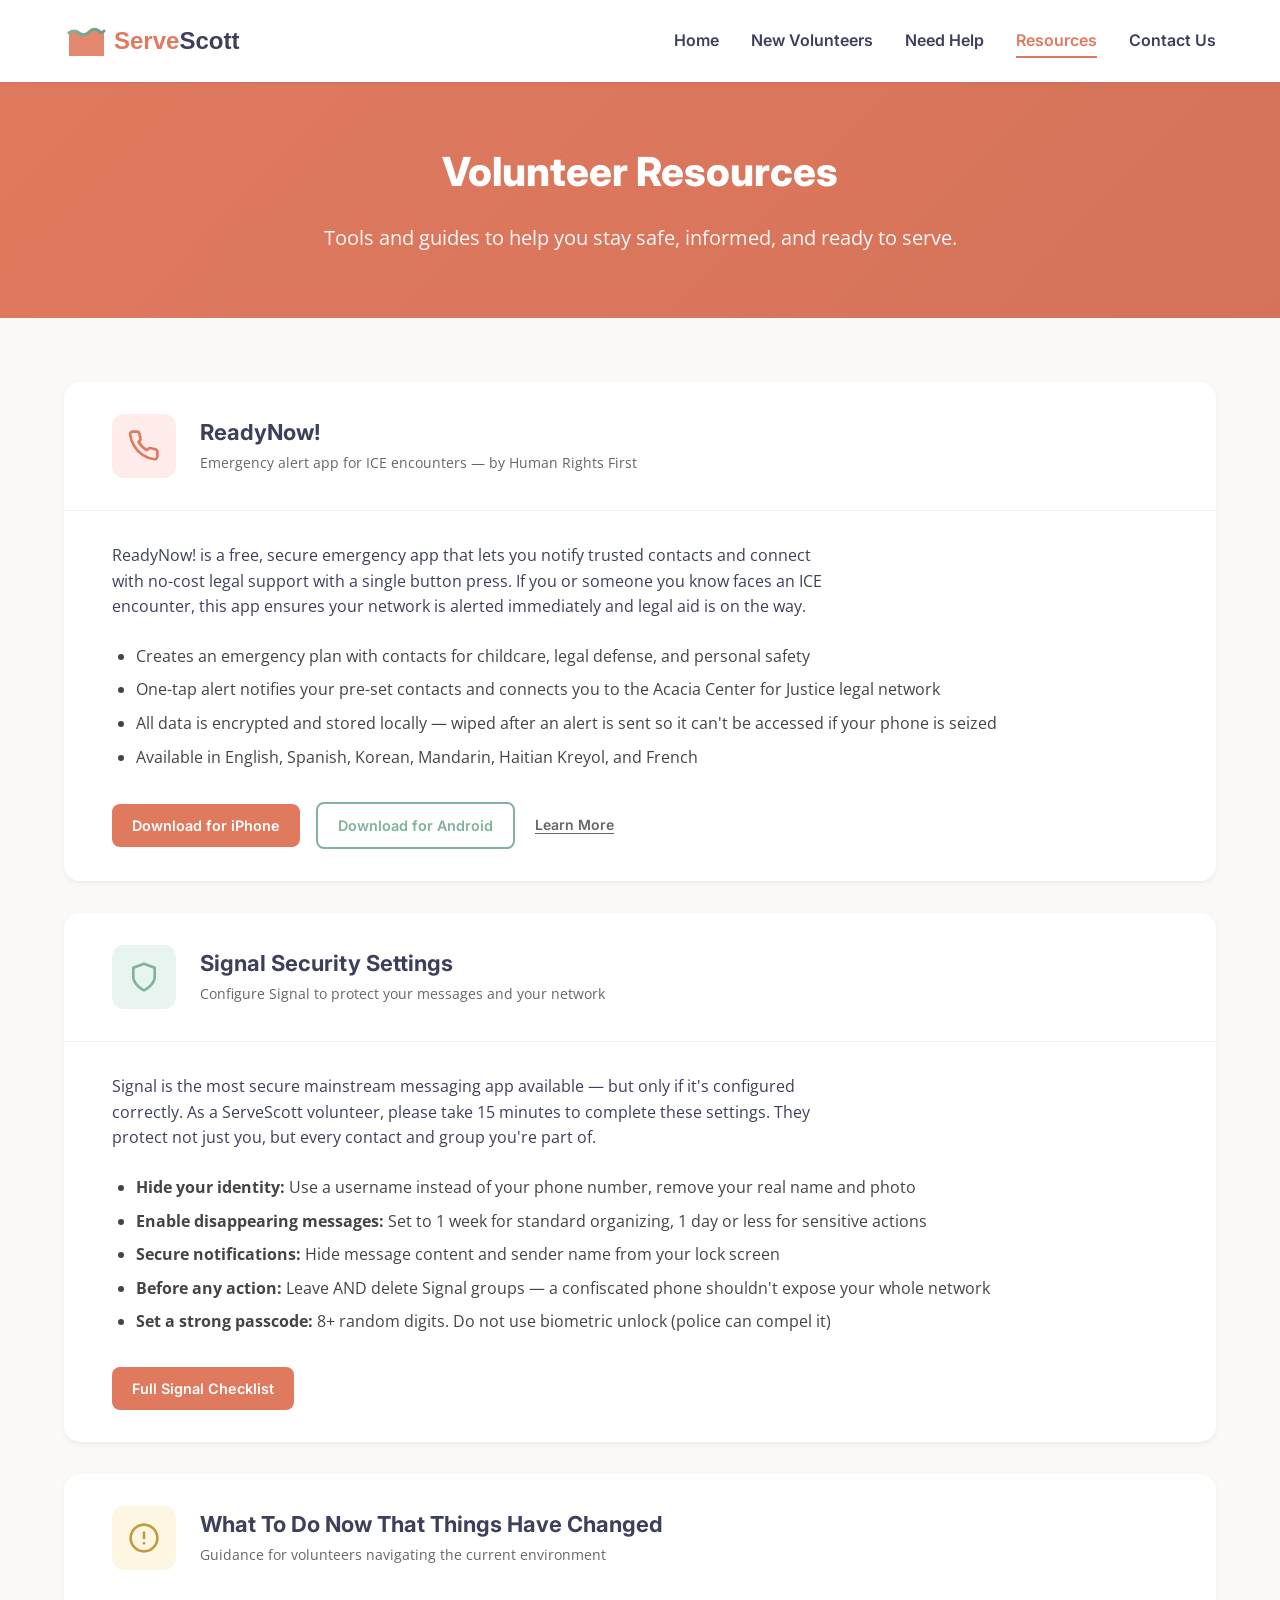
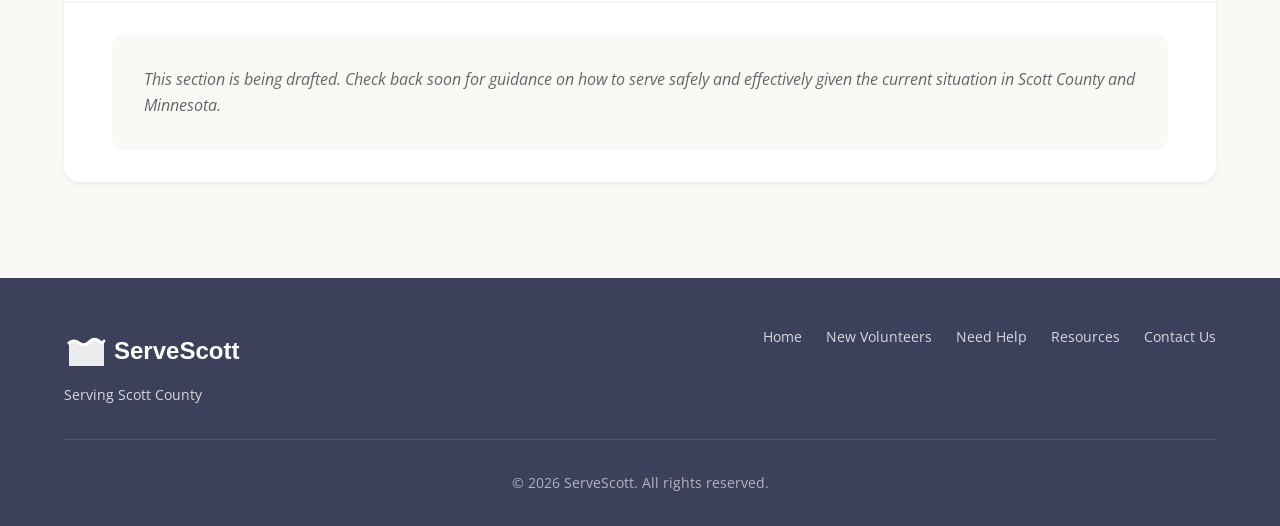
==== resources/volunteers/index.html @ ddc14cf1 "Add resources section with volunteer resource page - Add /resources/ hub with three coming-soon card" ====
<!DOCTYPE html>
<html lang="en">
<head>
    <meta charset="UTF-8">
    <meta name="viewport" content="width=device-width, initial-scale=1.0">
    <title>Volunteer Resources - ServeScott Co</title>
    <meta name="description" content="Tools and guides to help ServeScott volunteers stay safe, informed, and effective in Scott County.">
    <link rel="preconnect" href="https://fonts.googleapis.com">
    <link rel="preconnect" href="https://fonts.gstatic.com" crossorigin>
    <link href="https://fonts.googleapis.com/css2?family=Inter:wght@400;500;600;700;800&family=Open+Sans:wght@400;500;600&display=swap" rel="stylesheet">
    <link rel="stylesheet" href="/css/styles.css">
    <link rel="icon" type="image/svg+xml" href="/assets/images/favicon.svg">
</head>
<body>
    <header class="site-header">
        <nav class="nav-container">
            <a href="/" class="logo"><img src="/assets/images/logo.svg" alt="ServeScott" height="36"></a>
            <button class="mobile-nav-toggle" aria-label="Toggle navigation" aria-expanded="false">
                <span class="hamburger"></span>
            </button>
            <ul class="nav-links">
                <li><a href="/">Home</a></li>
                <li><a href="https://cryptpad.fr/form/#/2/form/view/6cD4ACO6AdV3cMRafqqq-MDCfJM5plnMd4+PCvYcX2s/" target="_blank" rel="noopener noreferrer">New Volunteers</a></li>
                <li><a href="https://cryptpad.fr/form/#/2/form/view/ME1orTccafh254VZxvYwerDMf2q-aNvELEummKaxsSk/" target="_blank" rel="noopener noreferrer">Need Help</a></li>
                <li><a href="/resources/" class="active">Resources</a></li>
                <li><a href="https://cryptpad.fr/form/#/2/form/view/qfx1nfi+yakptS0dW0QgXnL38wYCFHf++ZLTJyaIXXQ/" target="_blank" rel="noopener noreferrer">Contact Us</a></li>
            </ul>
        </nav>
    </header>

    <main>
        <section class="hero">
            <div class="hero-content">
                <h1>Volunteer Resources</h1>
                <p>Tools and guides to help you stay safe, informed, and ready to serve.</p>
            </div>
        </section>

        <section class="resource-list-section">
            <div class="container">

                <!-- ReadyNow -->
                <div class="resource-block">
                    <div class="resource-block-header">
                        <div class="resource-block-icon resource-icon-primary">
                            <svg xmlns="http://www.w3.org/2000/svg" width="32" height="32" viewBox="0 0 24 24" fill="none" stroke="currentColor" stroke-width="2" stroke-linecap="round" stroke-linejoin="round">
                                <path d="M22 16.92v3a2 2 0 0 1-2.18 2 19.79 19.79 0 0 1-8.63-3.07A19.5 19.5 0 0 1 4.69 12 19.79 19.79 0 0 1 1.61 3.41 2 2 0 0 1 3.6 1.22h3a2 2 0 0 1 2 1.72c.127.96.361 1.903.7 2.81a2 2 0 0 1-.45 2.11L7.91 8.82a16 16 0 0 0 6.29 6.29l.97-.97a2 2 0 0 1 2.11-.45c.907.339 1.85.573 2.81.7A2 2 0 0 1 22 16.92z"></path>
                            </svg>
                        </div>
                        <div>
                            <h2>ReadyNow!</h2>
                            <p class="resource-block-subtitle">Emergency alert app for ICE encounters — by Human Rights First</p>
                        </div>
                    </div>
                    <div class="resource-block-body">
                        <p>ReadyNow! is a free, secure emergency app that lets you notify trusted contacts and connect with no-cost legal support with a single button press. If you or someone you know faces an ICE encounter, this app ensures your network is alerted immediately and legal aid is on the way.</p>
                        <ul class="resource-list">
                            <li>Creates an emergency plan with contacts for childcare, legal defense, and personal safety</li>
                            <li>One-tap alert notifies your pre-set contacts and connects you to the Acacia Center for Justice legal network</li>
                            <li>All data is encrypted and stored locally — wiped after an alert is sent so it can't be accessed if your phone is seized</li>
                            <li>Available in English, Spanish, Korean, Mandarin, Haitian Kreyol, and French</li>
                        </ul>
                        <div class="resource-block-actions">
                            <a href="https://apps.apple.com/us/app/readynow/id6744073026" target="_blank" rel="noopener noreferrer" class="btn btn-primary">Download for iPhone</a>
                            <a href="https://play.google.com/store/search?q=ReadyNow!&c=apps" target="_blank" rel="noopener noreferrer" class="btn btn-secondary-outline">Download for Android</a>
                            <a href="https://readynowapp.org/" target="_blank" rel="noopener noreferrer" class="btn btn-ghost-sm">Learn More</a>
                        </div>
                    </div>
                </div>

                <!-- Signal Settings -->
                <div class="resource-block">
                    <div class="resource-block-header">
                        <div class="resource-block-icon resource-icon-secondary">
                            <svg xmlns="http://www.w3.org/2000/svg" width="32" height="32" viewBox="0 0 24 24" fill="none" stroke="currentColor" stroke-width="2" stroke-linecap="round" stroke-linejoin="round">
                                <path d="M12 22s8-4 8-10V5l-8-3-8 3v7c0 6 8 10 8 10z"></path>
                            </svg>
                        </div>
                        <div>
                            <h2>Signal Security Settings</h2>
                            <p class="resource-block-subtitle">Configure Signal to protect your messages and your network</p>
                        </div>
                    </div>
                    <div class="resource-block-body">
                        <p>Signal is the most secure mainstream messaging app available — but only if it's configured correctly. As a ServeScott volunteer, please take 15 minutes to complete these settings. They protect not just you, but every contact and group you're part of.</p>
                        <ul class="resource-list">
                            <li><strong>Hide your identity:</strong> Use a username instead of your phone number, remove your real name and photo</li>
                            <li><strong>Enable disappearing messages:</strong> Set to 1 week for standard organizing, 1 day or less for sensitive actions</li>
                            <li><strong>Secure notifications:</strong> Hide message content and sender name from your lock screen</li>
                            <li><strong>Before any action:</strong> Leave AND delete Signal groups — a confiscated phone shouldn't expose your whole network</li>
                            <li><strong>Set a strong passcode:</strong> 8+ random digits. Do not use biometric unlock (police can compel it)</li>
                        </ul>
                        <div class="resource-block-actions">
                            <a href="https://activistchecklist.org/signal/" target="_blank" rel="noopener noreferrer" class="btn btn-primary">Full Signal Checklist</a>
                        </div>
                    </div>
                </div>

                <!-- What To Do Now -->
                <div class="resource-block">
                    <div class="resource-block-header">
                        <div class="resource-block-icon resource-icon-accent">
                            <svg xmlns="http://www.w3.org/2000/svg" width="32" height="32" viewBox="0 0 24 24" fill="none" stroke="currentColor" stroke-width="2" stroke-linecap="round" stroke-linejoin="round">
                                <circle cx="12" cy="12" r="10"></circle>
                                <line x1="12" y1="8" x2="12" y2="12"></line>
                                <line x1="12" y1="16" x2="12.01" y2="16"></line>
                            </svg>
                        </div>
                        <div>
                            <h2>What To Do Now That Things Have Changed</h2>
                            <p class="resource-block-subtitle">Guidance for volunteers navigating the current environment</p>
                        </div>
                    </div>
                    <div class="resource-block-body">
                        <div class="resource-coming-soon">
                            <p>This section is being drafted. Check back soon for guidance on how to serve safely and effectively given the current situation in Scott County and Minnesota.</p>
                        </div>
                    </div>
                </div>

            </div>
        </section>
    </main>

    <footer class="site-footer">
        <div class="container">
            <div class="footer-content">
                <div class="footer-brand">
                    <img src="/assets/images/logo.svg" alt="ServeScott" height="28" class="footer-logo">
                    <p>Serving Scott County</p>
                </div>
                <nav class="footer-nav">
                    <a href="/">Home</a>
                    <a href="https://cryptpad.fr/form/#/2/form/view/6cD4ACO6AdV3cMRafqqq-MDCfJM5plnMd4+PCvYcX2s/" target="_blank" rel="noopener noreferrer">New Volunteers</a>
                    <a href="https://cryptpad.fr/form/#/2/form/view/ME1orTccafh254VZxvYwerDMf2q-aNvELEummKaxsSk/" target="_blank" rel="noopener noreferrer">Need Help</a>
                    <a href="/resources/">Resources</a>
                    <a href="https://cryptpad.fr/form/#/2/form/view/qfx1nfi+yakptS0dW0QgXnL38wYCFHf++ZLTJyaIXXQ/" target="_blank" rel="noopener noreferrer">Contact Us</a>
                </nav>
            </div>
            <div class="footer-bottom">
                <p>&copy; 2026 ServeScott. All rights reserved.</p>
            </div>
        </div>
    </footer>

    <script src="/js/main.js"></script>
</body>
</html>
---- css/styles.css ----
/* =============================================
   ServeScottCo - Main Stylesheet
   Design: Warm & Welcoming
   ============================================= */

/* ----- CSS Variables ----- */
:root {
    --color-primary: #E07A5F;
    --color-primary-dark: #c96a51;
    --color-secondary: #81B29A;
    --color-secondary-dark: #6a9a82;
    --color-accent: #F2CC8F;
    --color-neutral-light: #FAF9F6;
    --color-neutral-dark: #3D405B;
    --color-white: #ffffff;

    --font-heading: 'Inter', sans-serif;
    --font-body: 'Open Sans', sans-serif;

    --spacing-xs: 0.5rem;
    --spacing-sm: 1rem;
    --spacing-md: 1.5rem;
    --spacing-lg: 2rem;
    --spacing-xl: 3rem;
    --spacing-xxl: 4rem;

    --radius-sm: 8px;
    --radius-md: 12px;
    --radius-lg: 16px;
    --radius-full: 9999px;

    --shadow-sm: 0 2px 4px rgba(61, 64, 91, 0.08);
    --shadow-md: 0 4px 12px rgba(61, 64, 91, 0.12);
    --shadow-lg: 0 8px 24px rgba(61, 64, 91, 0.16);

    --transition-fast: 150ms ease;
    --transition-normal: 250ms ease;
}

/* ----- Reset & Base ----- */
*,
*::before,
*::after {
    box-sizing: border-box;
    margin: 0;
    padding: 0;
}

html {
    scroll-behavior: smooth;
}

body {
    font-family: var(--font-body);
    font-size: 1rem;
    line-height: 1.6;
    color: var(--color-neutral-dark);
    background-color: var(--color-neutral-light);
}

h1, h2, h3, h4, h5, h6 {
    font-family: var(--font-heading);
    font-weight: 700;
    line-height: 1.3;
    color: var(--color-neutral-dark);
}

h1 {
    font-size: 2.5rem;
    font-weight: 800;
}

h2 {
    font-size: 1.75rem;
}

a {
    color: var(--color-primary);
    text-decoration: none;
    transition: color var(--transition-fast);
}

a:hover {
    color: var(--color-primary-dark);
}

img {
    max-width: 100%;
    height: auto;
}

/* ----- Layout ----- */
.container {
    width: 100%;
    max-width: 1200px;
    margin: 0 auto;
    padding: 0 var(--spacing-md);
}

/* ----- Header & Navigation ----- */
.site-header {
    background-color: var(--color-white);
    box-shadow: var(--shadow-sm);
    position: sticky;
    top: 0;
    z-index: 100;
}

.nav-container {
    display: flex;
    justify-content: space-between;
    align-items: center;
    max-width: 1200px;
    margin: 0 auto;
    padding: var(--spacing-sm) var(--spacing-md);
}

.logo {
    font-family: var(--font-heading);
    font-size: 1.25rem;
    font-weight: 800;
    color: var(--color-primary);
}

.logo:hover {
    opacity: 0.9;
}

.logo img {
    display: block;
}

.nav-links {
    display: flex;
    list-style: none;
    gap: var(--spacing-lg);
}

.nav-links a {
    font-family: var(--font-heading);
    font-weight: 600;
    color: var(--color-neutral-dark);
    padding: var(--spacing-xs) 0;
    position: relative;
}

.nav-links a::after {
    content: '';
    position: absolute;
    bottom: 0;
    left: 0;
    width: 0;
    height: 2px;
    background-color: var(--color-primary);
    transition: width var(--transition-normal);
}

.nav-links a:hover::after,
.nav-links a.active::after {
    width: 100%;
}

.nav-links a.active {
    color: var(--color-primary);
}

/* Mobile Navigation */
.mobile-nav-toggle {
    display: none;
    background: none;
    border: none;
    cursor: pointer;
    padding: var(--spacing-xs);
}

.hamburger {
    display: block;
    width: 24px;
    height: 2px;
    background-color: var(--color-neutral-dark);
    position: relative;
    transition: background-color var(--transition-fast);
}

.hamburger::before,
.hamburger::after {
    content: '';
    position: absolute;
    width: 24px;
    height: 2px;
    background-color: var(--color-neutral-dark);
    transition: transform var(--transition-normal);
}

.hamburger::before {
    top: -7px;
}

.hamburger::after {
    bottom: -7px;
}

/* ----- Hero Section ----- */
.hero {
    background: linear-gradient(135deg, var(--color-primary) 0%, #d4735a 100%);
    color: var(--color-white);
    padding: var(--spacing-xxl) var(--spacing-md);
    text-align: center;
}

.hero-content {
    max-width: 700px;
    margin: 0 auto;
}

.hero h1 {
    color: var(--color-white);
    margin-bottom: var(--spacing-md);
}

.hero p {
    font-size: 1.25rem;
    opacity: 0.95;
}

/* ----- Three Choices Section ----- */
.choices-section {
    padding: var(--spacing-xxl) var(--spacing-md);
}

.choices-grid {
    display: grid;
    grid-template-columns: repeat(3, 1fr);
    gap: var(--spacing-lg);
}

.choice-card {
    display: flex;
    flex-direction: column;
    align-items: center;
    text-align: center;
    background-color: var(--color-white);
    padding: var(--spacing-xl) var(--spacing-lg);
    border-radius: var(--radius-lg);
    box-shadow: var(--shadow-sm);
    transition: all var(--transition-normal);
    text-decoration: none;
    color: inherit;
    border-bottom: 4px solid transparent;
}

.choice-card:hover {
    transform: translateY(-6px);
    box-shadow: var(--shadow-lg);
    color: inherit;
}

.choice-volunteer {
    border-bottom-color: var(--color-primary);
}

.choice-volunteer:hover {
    border-bottom-color: var(--color-primary-dark);
}

.choice-help {
    border-bottom-color: var(--color-secondary);
}

.choice-help:hover {
    border-bottom-color: var(--color-secondary-dark);
}

.choice-opportunities {
    border-bottom-color: var(--color-accent);
}

.choice-icon {
    width: 96px;
    height: 96px;
    border-radius: var(--radius-full);
    display: flex;
    align-items: center;
    justify-content: center;
    margin-bottom: var(--spacing-lg);
}

.choice-volunteer .choice-icon {
    background-color: #fdecea;
    color: var(--color-primary);
}

.choice-help .choice-icon {
    background-color: #e8f4ef;
    color: var(--color-secondary);
}

.choice-opportunities .choice-icon {
    background-color: #fdf6e3;
    color: #c49b3c;
}

.choice-card h2 {
    margin-bottom: var(--spacing-sm);
    font-size: 1.5rem;
}

.choice-card p {
    color: #666;
    margin-bottom: var(--spacing-lg);
    flex-grow: 1;
}

.choice-cta {
    font-family: var(--font-heading);
    font-weight: 600;
    font-size: 1rem;
    color: var(--color-primary);
    margin-top: auto;
}

.choice-help .choice-cta {
    color: var(--color-secondary);
}

.choice-opportunities .choice-cta {
    color: #c49b3c;
}

.choice-card:hover .choice-cta {
    text-decoration: underline;
}

/* ----- Coming Soon Cards ----- */
.coming-soon-card {
    position: relative;
    opacity: 0.75;
    cursor: default;
    pointer-events: none;
}

.coming-soon-badge {
    position: absolute;
    top: var(--spacing-sm);
    right: var(--spacing-sm);
    background-color: var(--color-neutral-dark);
    color: var(--color-white);
    font-family: var(--font-heading);
    font-size: 0.7rem;
    font-weight: 700;
    letter-spacing: 0.05em;
    text-transform: uppercase;
    padding: 3px 10px;
    border-radius: var(--radius-full);
}

.coming-soon-badge-accent {
    background-color: #c49b3c;
}

.choice-cta-green {
    color: var(--color-secondary);
}

.choice-cta-accent {
    color: #c49b3c;
}

/* ----- Volunteer Resource List ----- */
.resource-list-section {
    padding: var(--spacing-xxl) var(--spacing-md);
}

.resource-block {
    background-color: var(--color-white);
    border-radius: var(--radius-lg);
    box-shadow: var(--shadow-sm);
    margin-bottom: var(--spacing-lg);
    overflow: hidden;
}

.resource-block-header {
    display: flex;
    align-items: center;
    gap: var(--spacing-md);
    padding: var(--spacing-lg) var(--spacing-xl);
    border-bottom: 1px solid rgba(61, 64, 91, 0.08);
}

.resource-block-icon {
    width: 64px;
    height: 64px;
    border-radius: var(--radius-md);
    display: flex;
    align-items: center;
    justify-content: center;
    flex-shrink: 0;
}

.resource-icon-primary {
    background-color: #fdecea;
    color: var(--color-primary);
}

.resource-icon-secondary {
    background-color: #e8f4ef;
    color: var(--color-secondary);
}

.resource-icon-accent {
    background-color: #fdf6e3;
    color: #c49b3c;
}

.resource-block-header h2 {
    font-size: 1.375rem;
    margin-bottom: 4px;
}

.resource-block-subtitle {
    color: #666;
    font-size: 0.9rem;
    margin: 0;
}

.resource-block-body {
    padding: var(--spacing-lg) var(--spacing-xl);
}

.resource-block-body > p {
    margin-bottom: var(--spacing-md);
    max-width: 720px;
}

.resource-list {
    margin: 0 0 var(--spacing-lg) var(--spacing-md);
    display: flex;
    flex-direction: column;
    gap: var(--spacing-xs);
}

.resource-list li {
    color: #444;
    line-height: 1.6;
}

.resource-block-actions {
    display: flex;
    flex-wrap: wrap;
    gap: var(--spacing-sm);
    align-items: center;
}

.btn {
    display: inline-block;
    font-family: var(--font-heading);
    font-weight: 600;
    font-size: 0.9rem;
    padding: 10px 20px;
    border-radius: var(--radius-sm);
    text-decoration: none;
    transition: all var(--transition-fast);
}

.btn-primary {
    background-color: var(--color-primary);
    color: var(--color-white);
}

.btn-primary:hover {
    background-color: var(--color-primary-dark);
    color: var(--color-white);
}

.btn-secondary-outline {
    border: 2px solid var(--color-secondary);
    color: var(--color-secondary);
}

.btn-secondary-outline:hover {
    background-color: var(--color-secondary);
    color: var(--color-white);
}

.btn-ghost-sm {
    color: #666;
    font-size: 0.875rem;
    padding: 10px 4px;
    text-decoration: underline;
    text-underline-offset: 3px;
}

.btn-ghost-sm:hover {
    color: var(--color-neutral-dark);
}

.resource-coming-soon {
    background-color: var(--color-neutral-light);
    border-radius: var(--radius-md);
    padding: var(--spacing-lg);
    color: #666;
    font-style: italic;
}

@media (max-width: 768px) {
    .resource-block-header {
        padding: var(--spacing-md);
    }

    .resource-block-body {
        padding: var(--spacing-md);
    }

    .resource-block-header h2 {
        font-size: 1.2rem;
    }
}

/* ----- Resources Section ----- */
.resources-section {
    background-color: var(--color-white);
    padding: var(--spacing-xxl) var(--spacing-md);
    text-align: center;
    border-top: 1px solid rgba(61, 64, 91, 0.08);
}

.resources-section h2 {
    margin-bottom: var(--spacing-sm);
}

.resources-intro {
    color: #666;
    font-size: 1.125rem;
    max-width: 600px;
    margin: 0 auto var(--spacing-xl);
}

.resources-empty-state {
    max-width: 480px;
    margin: 0 auto;
    padding: var(--spacing-xl);
    background-color: var(--color-neutral-light);
    border-radius: var(--radius-lg);
}

.empty-icon {
    color: var(--color-secondary);
    margin-bottom: var(--spacing-md);
}

.resources-empty-state h3 {
    margin-bottom: var(--spacing-sm);
}

.resources-empty-state p {
    color: #666;
}

/* ----- Footer ----- */
.site-footer {
    background-color: var(--color-neutral-dark);
    color: var(--color-white);
    padding: var(--spacing-xl) var(--spacing-md) var(--spacing-lg);
}

.footer-content {
    display: flex;
    justify-content: space-between;
    align-items: flex-start;
    flex-wrap: wrap;
    gap: var(--spacing-lg);
    margin-bottom: var(--spacing-lg);
}

.footer-brand .footer-logo {
    display: block;
    margin-bottom: var(--spacing-xs);
    filter: brightness(0) invert(1);
}

.footer-brand p {
    opacity: 0.8;
    font-size: 0.875rem;
}

.footer-nav {
    display: flex;
    gap: var(--spacing-md);
    flex-wrap: wrap;
}

.footer-nav a {
    color: var(--color-white);
    opacity: 0.8;
    font-size: 0.875rem;
}

.footer-nav a:hover {
    opacity: 1;
    color: var(--color-accent);
}

.footer-bottom {
    border-top: 1px solid rgba(255, 255, 255, 0.1);
    padding-top: var(--spacing-lg);
    text-align: center;
}

.footer-bottom p {
    font-size: 0.875rem;
    opacity: 0.6;
}

/* ----- Responsive Design ----- */
@media (max-width: 900px) {
    .choices-grid {
        grid-template-columns: 1fr;
        max-width: 480px;
        margin: 0 auto;
    }
}

@media (max-width: 768px) {
    h1 {
        font-size: 2rem;
    }

    .mobile-nav-toggle {
        display: block;
        z-index: 101;
    }

    .nav-links {
        position: fixed;
        top: 0;
        right: -100%;
        width: 70%;
        max-width: 300px;
        height: 100vh;
        background-color: var(--color-white);
        flex-direction: column;
        padding: 80px var(--spacing-lg) var(--spacing-lg);
        box-shadow: var(--shadow-lg);
        transition: right var(--transition-normal);
    }

    .nav-links.active {
        right: 0;
    }

    .mobile-nav-toggle[aria-expanded="true"] .hamburger {
        background-color: transparent;
    }

    .mobile-nav-toggle[aria-expanded="true"] .hamburger::before {
        transform: rotate(45deg) translate(5px, 5px);
    }

    .mobile-nav-toggle[aria-expanded="true"] .hamburger::after {
        transform: rotate(-45deg) translate(5px, -5px);
    }

    .hero {
        padding: var(--spacing-xl) var(--spacing-md);
    }

    .hero p {
        font-size: 1.125rem;
    }

    .footer-content {
        flex-direction: column;
        text-align: center;
    }

    .footer-nav {
        justify-content: center;
    }
}

@media (max-width: 480px) {
    .container {
        padding: 0 var(--spacing-sm);
    }

    .hero {
        padding: var(--spacing-lg) var(--spacing-sm);
    }

    .choices-section {
        padding: var(--spacing-xl) var(--spacing-sm);
    }
}
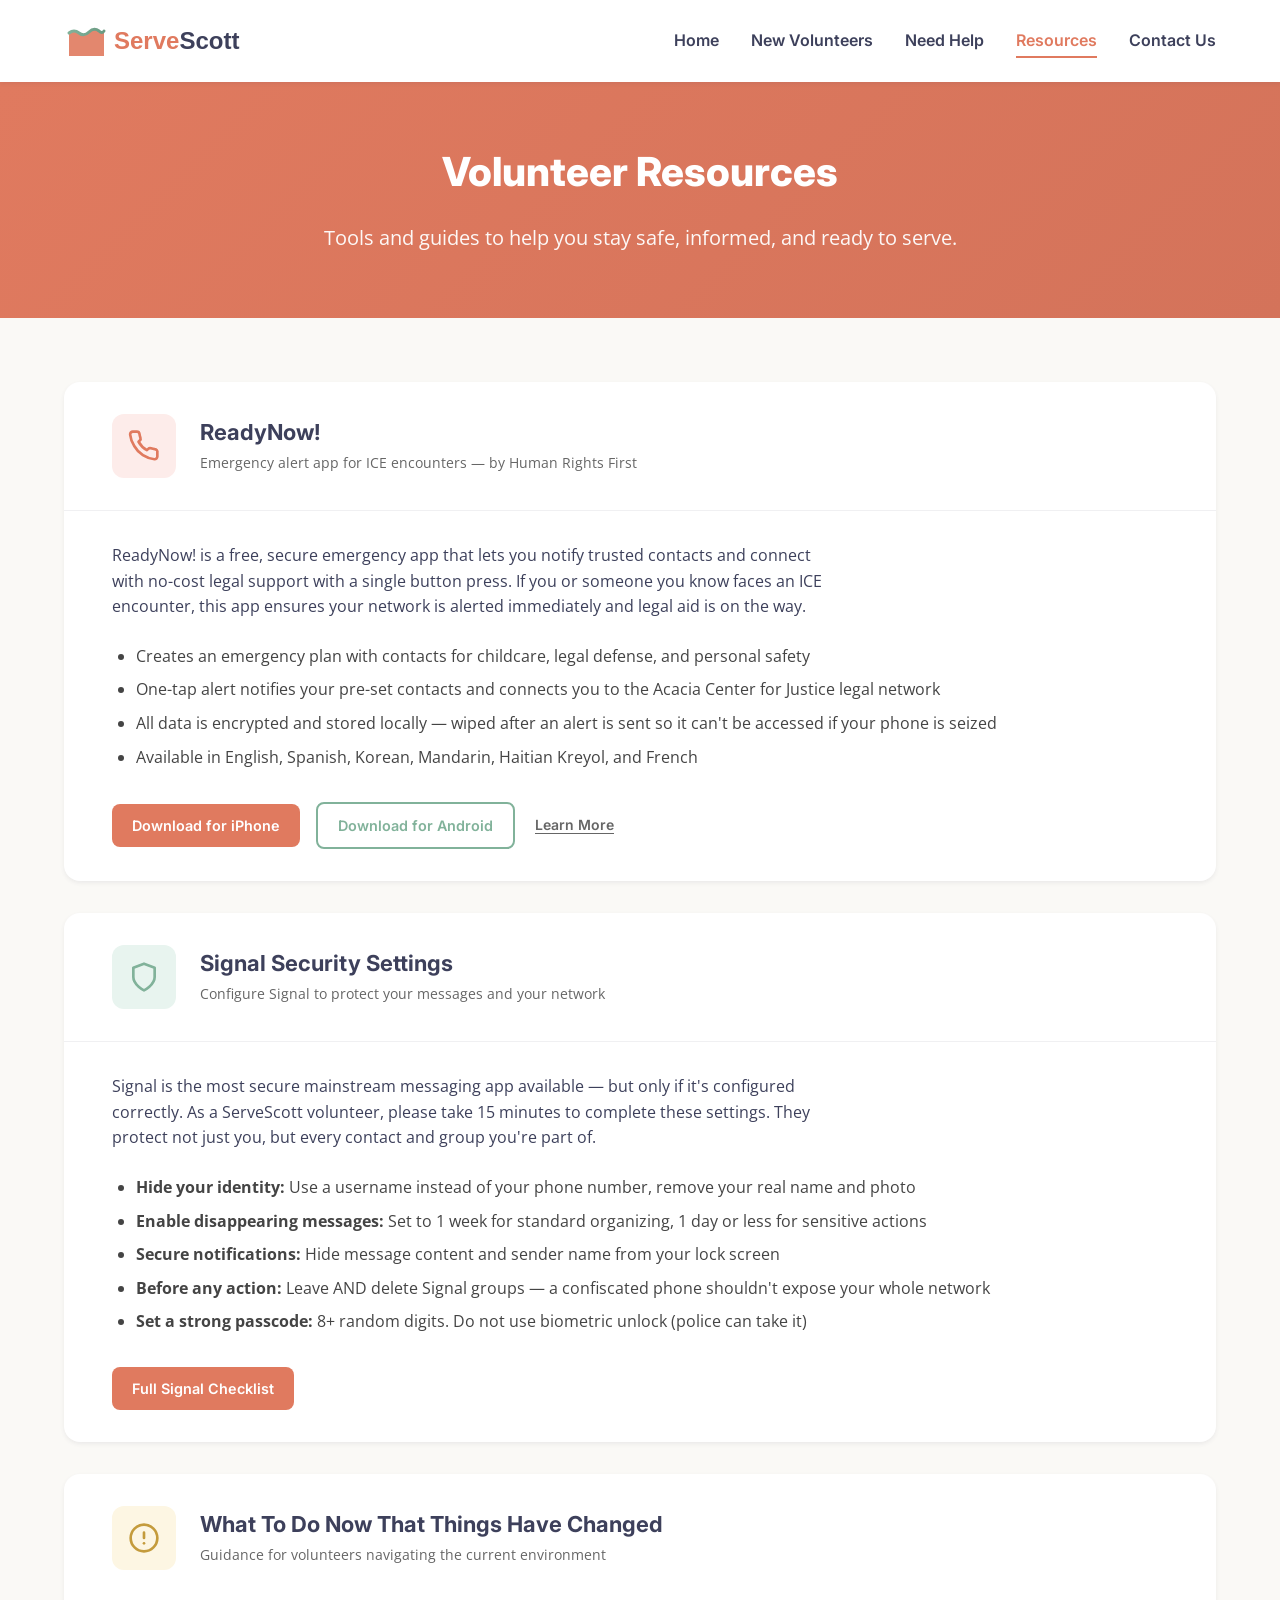
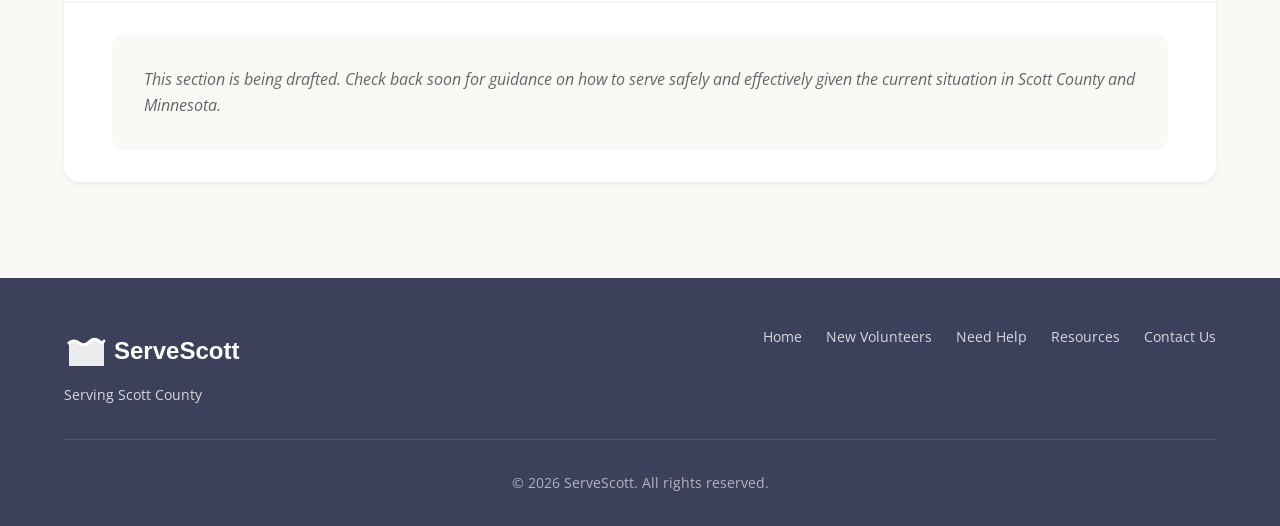
==== commit c4f76a67: "Replace "compel" with "take" in biometric unlock warning Co-Authored-By: Claude Sonnet 4.6 <noreply@" ====
--- a/resources/volunteers/index.html
+++ b/resources/volunteers/index.html
@@ -88,7 +88,7 @@
                             <li><strong>Enable disappearing messages:</strong> Set to 1 week for standard organizing, 1 day or less for sensitive actions</li>
                             <li><strong>Secure notifications:</strong> Hide message content and sender name from your lock screen</li>
                             <li><strong>Before any action:</strong> Leave AND delete Signal groups — a confiscated phone shouldn't expose your whole network</li>
-                            <li><strong>Set a strong passcode:</strong> 8+ random digits. Do not use biometric unlock (police can compel it)</li>
+                            <li><strong>Set a strong passcode:</strong> 8+ random digits. Do not use biometric unlock (police can take it)</li>
                         </ul>
                         <div class="resource-block-actions">
                             <a href="https://activistchecklist.org/signal/" target="_blank" rel="noopener noreferrer" class="btn btn-primary">Full Signal Checklist</a>
